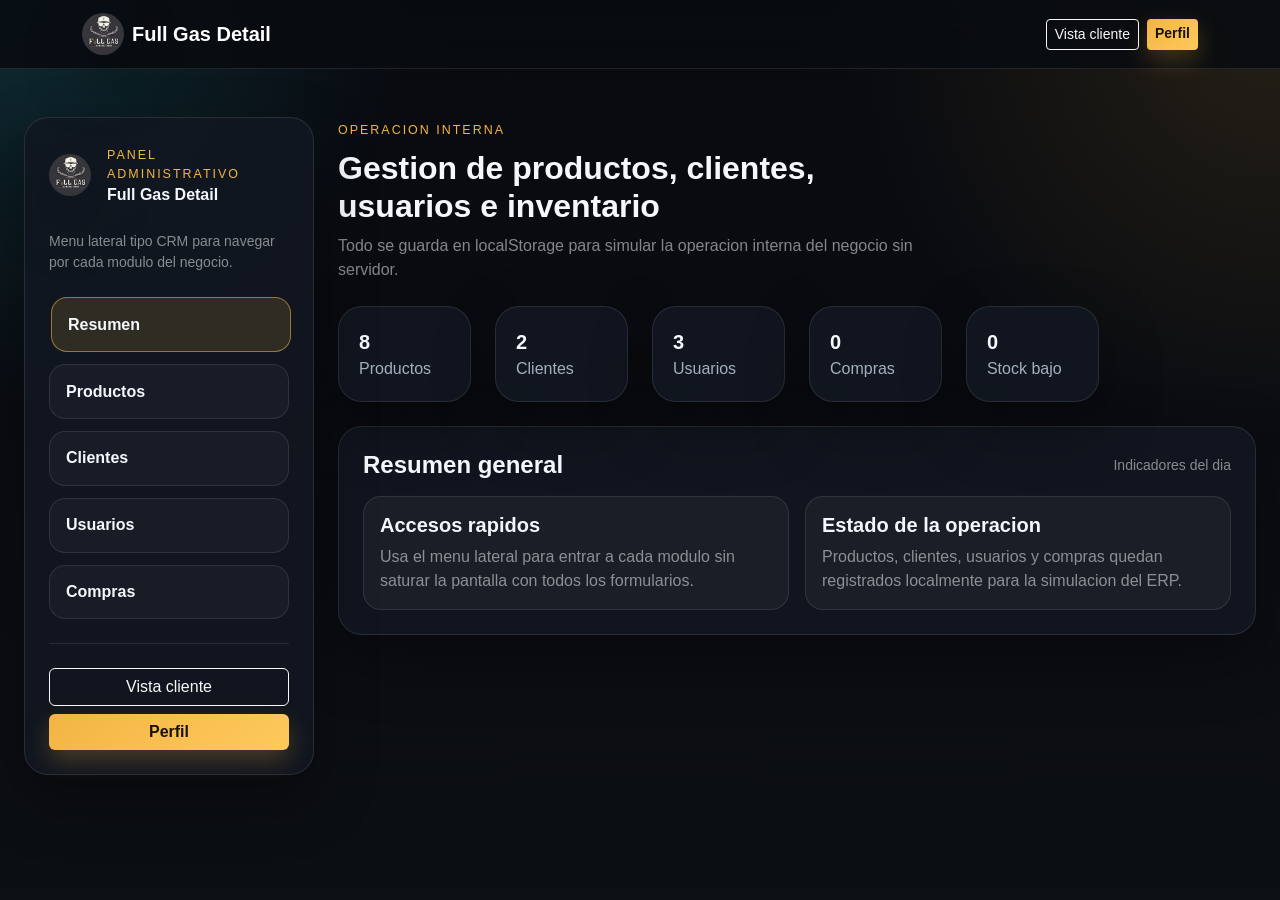
==== admin.html @ 707ab6cf "Subida Inicial" ====
<!doctype html>
<html lang="es">
<head>
  <meta charset="utf-8">
  <meta name="viewport" content="width=device-width, initial-scale=1">
  <title>Dashboard | Full Gas Detail</title>
  <link href="https://cdn.jsdelivr.net/npm/bootstrap@5.3.3/dist/css/bootstrap.min.css" rel="stylesheet">
  <link rel="stylesheet" href="css/styles.css">
  <script defer src="https://cdn.jsdelivr.net/npm/bootstrap@5.3.3/dist/js/bootstrap.bundle.min.js"></script>
  <script defer src="js/formularios.js"></script>
  <script defer src="js/store.js"></script>
  <script defer src="js/dashboard.js"></script>
</head>
<body data-page="dashboard">
  <nav class="navbar navbar-expand-lg navbar-dark bg-shell sticky-top border-bottom border-white border-opacity-10">
    <div class="container">
      <a class="navbar-brand d-flex align-items-center gap-2 fw-semibold" href="index.html"><img src="assets/logo.jpg" alt="Full Gas Detail" class="brand-logo brand-logo-sm"><span>Full Gas Detail</span></a>
      <div class="ms-auto d-flex gap-2">
        <a class="btn btn-outline-light btn-sm" href="mis-compras.html">Vista cliente</a>
        <a class="btn btn-brand btn-sm" href="profile.html">Perfil</a>
      </div>
    </div>
  </nav>
  <main class="py-4 py-lg-5">
    <div class="container-fluid dashboard-shell px-3 px-lg-4">
      <div class="dashboard-layout">
        <aside class="dashboard-sidebar panel-card">
          <div class="d-flex align-items-center gap-3 mb-4">
            <img src="assets/logo.jpg" alt="Full Gas Detail" class="brand-logo brand-logo-sm">
            <div>
              <div class="eyebrow">Panel administrativo</div>
              <strong>Full Gas Detail</strong>
            </div>
          </div>
          <p class="text-white-50 small mb-4">Menu lateral tipo CRM para navegar por cada modulo del negocio.</p>
          <nav class="dashboard-nav" aria-label="Navegacion del dashboard">
            <button class="dashboard-nav-item active" type="button" data-dashboard-nav="overview">Resumen</button>
            <button class="dashboard-nav-item" type="button" data-dashboard-nav="products">Productos</button>
            <button class="dashboard-nav-item" type="button" data-dashboard-nav="customers">Clientes</button>
            <button class="dashboard-nav-item" type="button" data-dashboard-nav="users">Usuarios</button>
            <button class="dashboard-nav-item" type="button" data-dashboard-nav="orders">Compras</button>
          </nav>
          <div class="dashboard-sidebar-footer mt-4 pt-4 border-top border-white border-opacity-10">
            <a class="btn btn-outline-light w-100 mb-2" href="mis-compras.html">Vista cliente</a>
            <a class="btn btn-brand w-100" href="profile.html">Perfil</a>
          </div>
        </aside>

        <section class="dashboard-content">
          <div class="row align-items-end g-3 mb-4">
            <div class="col-12 col-xl-8">
              <span class="eyebrow">Operacion interna</span>
              <h1 class="h2 fw-bold mt-2">Gestion de productos, clientes, usuarios e inventario</h1>
              <p class="text-white-50 mb-0">Todo se guarda en localStorage para simular la operacion interna del negocio sin servidor.</p>
            </div>
          </div>

          <div class="row g-4 mb-4" id="dashboardStats"></div>

          <div class="dashboard-pane active" data-dashboard-pane="overview">
            <section class="panel-card">
              <div class="d-flex justify-content-between align-items-center flex-wrap gap-2 mb-3">
                <h2 class="h4 fw-bold mb-0">Resumen general</h2>
                <span class="text-white-50 small">Indicadores del dia</span>
              </div>
              <div class="row g-3">
                <div class="col-12 col-lg-6">
                  <div class="summary-box h-100">
                    <h3 class="h5 fw-semibold">Accesos rapidos</h3>
                    <p class="mb-0 text-white-50">Usa el menu lateral para entrar a cada modulo sin saturar la pantalla con todos los formularios.</p>
                  </div>
                </div>
                <div class="col-12 col-lg-6">
                  <div class="summary-box h-100">
                    <h3 class="h5 fw-semibold">Estado de la operacion</h3>
                    <p class="mb-0 text-white-50">Productos, clientes, usuarios y compras quedan registrados localmente para la simulacion del ERP.</p>
                  </div>
                </div>
              </div>
            </section>
          </div>

          <div class="dashboard-pane" data-dashboard-pane="products">
            <section class="panel-card">
              <div class="d-flex justify-content-between align-items-center flex-wrap gap-2 mb-3">
                <h2 class="h4 fw-bold mb-0">Mantenedor de productos</h2>
                <span class="text-white-50 small">Alta, edicion, baja e inventario</span>
              </div>
              <form id="productForm" class="needs-validation" novalidate>
                <input type="hidden" name="productId">
                <div class="row g-3">
                  <div class="col-12 col-md-4"><label class="form-label" for="productName">Nombre</label><input class="form-control" id="productName" name="productName" required><div class="invalid-feedback">Ingresa el nombre.</div></div>
                  <div class="col-12 col-md-2"><label class="form-label" for="productCategory">Categoria</label><select class="form-select" id="productCategory" name="productCategory" required><option value="">Selecciona</option><option value="limpieza">Limpieza</option><option value="proteccion">Proteccion</option><option value="accesorios">Accesorios</option></select><div class="invalid-feedback">Selecciona una categoria.</div></div>
                  <div class="col-12 col-md-2"><label class="form-label" for="productPrice">Precio</label><input class="form-control" id="productPrice" name="productPrice" type="number" min="0" required><div class="invalid-feedback">Ingresa el precio.</div></div>
                  <div class="col-12 col-md-2"><label class="form-label" for="productStock">Stock</label><input class="form-control" id="productStock" name="productStock" type="number" min="0" required><div class="invalid-feedback">Ingresa el stock.</div></div>
                  <div class="col-12 col-md-2 d-flex align-items-end"><div class="form-check mt-4"><input class="form-check-input" type="checkbox" id="productActive" name="productActive" checked><label class="form-check-label" for="productActive">Activo</label></div></div>
                  <div class="col-12"><label class="form-label" for="productDescription">Descripcion</label><textarea class="form-control" id="productDescription" name="productDescription" rows="2" required></textarea><div class="invalid-feedback">Ingresa una descripcion.</div></div>
                  <div class="col-12 d-flex justify-content-end gap-2"><button class="btn btn-outline-light" type="reset">Limpiar</button><button class="btn btn-brand" type="submit">Guardar producto</button></div>
                </div>
              </form>
              <div class="table-responsive mt-4">
                <table class="table table-dark table-borderless align-middle">
                  <thead><tr><th>Producto</th><th>Precio</th><th>Stock</th><th>Estado</th><th></th></tr></thead>
                  <tbody id="productsTableBody"></tbody>
                </table>
              </div>
            </section>
          </div>

          <div class="dashboard-pane" data-dashboard-pane="customers">
            <section class="panel-card">
              <div class="d-flex justify-content-between align-items-center flex-wrap gap-2 mb-3">
                <h2 class="h4 fw-bold mb-0">Mantenedor de clientes</h2>
                <span class="text-white-50 small">Datos de contacto y vehiculo</span>
              </div>
              <form id="customerForm" class="needs-validation" novalidate>
                <input type="hidden" name="customerId">
                <div class="row g-3">
                  <div class="col-12 col-md-4"><label class="form-label" for="customerName">Nombre</label><input class="form-control" id="customerName" name="customerName" required><div class="invalid-feedback">Ingresa el nombre.</div></div>
                  <div class="col-12 col-md-4"><label class="form-label" for="customerEmail">Correo</label><input class="form-control" id="customerEmail" name="customerEmail" type="email" required><div class="invalid-feedback">Ingresa un correo valido.</div></div>
                  <div class="col-12 col-md-4"><label class="form-label" for="customerPhone">Telefono</label><input class="form-control" id="customerPhone" name="customerPhone" type="tel" required><div class="invalid-feedback">Ingresa el telefono.</div></div>
                  <div class="col-12 col-md-4"><label class="form-label" for="customerAddress">Direccion</label><input class="form-control" id="customerAddress" name="customerAddress" required><div class="invalid-feedback">Ingresa la direccion.</div></div>
                  <div class="col-12 col-md-4"><label class="form-label" for="customerVehicle">Vehiculo</label><input class="form-control" id="customerVehicle" name="customerVehicle" placeholder="SUV, Sedan, etc." required><div class="invalid-feedback">Ingresa el tipo de vehiculo.</div></div>
                  <div class="col-12 col-md-4"><label class="form-label" for="customerStatus">Estado</label><select class="form-select" id="customerStatus" name="customerStatus" required><option>Activo</option><option>Inactivo</option></select></div>
                  <div class="col-12"><label class="form-label" for="customerNotes">Notas</label><textarea class="form-control" id="customerNotes" name="customerNotes" rows="2"></textarea></div>
                  <div class="col-12 d-flex justify-content-end gap-2"><button class="btn btn-outline-light" type="reset">Limpiar</button><button class="btn btn-brand" type="submit">Guardar cliente</button></div>
                </div>
              </form>
              <div class="table-responsive mt-4">
                <table class="table table-dark table-borderless align-middle">
                  <thead><tr><th>Cliente</th><th>Telefono</th><th>Direccion</th><th>Pedidos</th><th>Estado</th><th></th></tr></thead>
                  <tbody id="customersTableBody"></tbody>
                </table>
              </div>
            </section>
          </div>

          <div class="dashboard-pane" data-dashboard-pane="users">
            <section class="panel-card">
              <div class="d-flex justify-content-between align-items-center flex-wrap gap-2 mb-3">
                <h2 class="h4 fw-bold mb-0">Mantenedor de usuarios</h2>
                <span class="text-white-50 small">Roles, acceso y estado</span>
              </div>
              <form id="userForm" class="needs-validation" novalidate>
                <div class="row g-3">
                  <div class="col-12 col-md-3"><label class="form-label" for="userName">Nombre</label><input class="form-control" id="userName" name="userName" required><div class="invalid-feedback">Ingresa el nombre.</div></div>
                  <div class="col-12 col-md-3"><label class="form-label" for="userEmail">Correo</label><input class="form-control" id="userEmail" name="userEmail" type="email" required><div class="invalid-feedback">Ingresa un correo valido.</div></div>
                  <div class="col-12 col-md-2"><label class="form-label" for="userRole">Rol</label><select class="form-select" id="userRole" name="userRole" required><option>Cliente</option><option>Tecnico</option><option>Administrador</option></select></div>
                  <div class="col-12 col-md-2"><label class="form-label" for="userPhone">Telefono</label><input class="form-control" id="userPhone" name="userPhone"></div>
                  <div class="col-12 col-md-2"><label class="form-label" for="userStatus">Estado</label><select class="form-select" id="userStatus" name="userStatus" required><option>Activo</option><option>Bloqueado</option></select></div>
                  <div class="col-12 col-md-4"><label class="form-label" for="userAddress">Direccion</label><input class="form-control" id="userAddress" name="userAddress"></div>
                  <div class="col-12 col-md-4"><label class="form-label" for="userPassword">Contrasena</label><input class="form-control" id="userPassword" name="userPassword" type="text" placeholder="Dejar en blanco para mantener"></div>
                  <div class="col-12 d-flex justify-content-end gap-2"><button class="btn btn-outline-light" type="reset">Limpiar</button><button class="btn btn-brand" type="submit">Guardar usuario</button></div>
                </div>
              </form>
              <div class="table-responsive mt-4">
                <table class="table table-dark table-borderless align-middle">
                  <thead><tr><th>Usuario</th><th>Rol</th><th>Telefono</th><th>Direccion</th><th></th></tr></thead>
                  <tbody id="usersTableBody"></tbody>
                </table>
              </div>
            </section>
          </div>

          <div class="dashboard-pane" data-dashboard-pane="orders">
            <section class="panel-card">
              <div class="d-flex justify-content-between align-items-center flex-wrap gap-2 mb-3">
                <h2 class="h4 fw-bold mb-0">Monitoreo de compras</h2>
                <span class="text-white-50 small">Pedidos registrados por checkout</span>
              </div>
              <div class="table-responsive">
                <table class="table table-dark table-borderless align-middle">
                  <thead><tr><th>Cliente</th><th>Tipo</th><th>Items</th><th>Total</th><th>Estado</th><th>Fecha</th></tr></thead>
                  <tbody id="ordersTableBody"></tbody>
                </table>
              </div>
            </section>
          </div>
        </section>
      </div>
    </div>
  </main>
</body>
</html>
---- css/styles.css ----
:root {
  --bg: #0c0f14;
  --bg-soft: #121722;
  --panel: rgba(18, 23, 34, 0.88);
  --line: rgba(255, 255, 255, 0.1);
  --text: #f4f7fb;
  --muted: #a5b0bf;
  --brand: #f2b544;
  --brand-2: #2cc2d8;
  --success: #47cf73;
  --shadow: 0 24px 60px rgba(0, 0, 0, 0.35);
}

html {
  scroll-behavior: smooth;
}

body {
  font-family: "Poppins", "Segoe UI", sans-serif;
  color: var(--text);
  background:
    radial-gradient(circle at top left, rgba(44, 194, 216, 0.18), transparent 26%),
    radial-gradient(circle at top right, rgba(242, 181, 68, 0.13), transparent 28%),
    linear-gradient(180deg, #080a0f 0%, #0c0f14 100%);
  min-height: 100vh;
}

a {
  text-decoration: none;
}

.bg-shell {
  background: rgba(9, 12, 17, 0.88);
  backdrop-filter: blur(18px);
}

.bg-shell-soft {
  background: rgba(255, 255, 255, 0.03);
}

.hero-section,
.auth-section {
  position: relative;
}

.hero-section::before {
  content: "";
  position: absolute;
  inset: 0;
  background: linear-gradient(135deg, rgba(255, 255, 255, 0.03), transparent 45%);
  pointer-events: none;
}

.eyebrow {
  display: inline-flex;
  align-items: center;
  gap: 0.5rem;
  text-transform: uppercase;
  letter-spacing: 0.16em;
  font-size: 0.78rem;
  color: var(--brand);
}

.btn-brand {
  background: linear-gradient(135deg, var(--brand), #ffc95c);
  color: #1b1203;
  border: none;
  font-weight: 700;
  box-shadow: 0 10px 25px rgba(242, 181, 68, 0.25);
}

.btn-brand:hover,
.btn-brand:focus {
  background: linear-gradient(135deg, #ffc95c, var(--brand));
  color: #1b1203;
}

.brand-logo {
  object-fit: contain;
  border-radius: 999px;
  box-shadow: var(--shadow);
}

.brand-logo-sm {
  width: 42px;
  height: 42px;
}

.brand-logo-md {
  width: 110px;
  height: 110px;
}

.brand-logo-lg {
  width: 140px;
  height: 140px;
}

.hero-logo {
  width: min(100%, 320px);
  height: auto;
  border-radius: 28px;
  padding: 18px;
  background: rgba(255, 255, 255, 0.04);
  border: 1px solid var(--line);
  box-shadow: var(--shadow);
}

.floating-logo {
  animation: floatY 5s ease-in-out infinite;
}

.hero-card {
  min-height: 380px;
  display: grid;
  place-items: center;
}

.floating-chip {
  position: absolute;
  padding: 0.7rem 1rem;
  border-radius: 999px;
  background: rgba(255, 255, 255, 0.08);
  border: 1px solid rgba(255, 255, 255, 0.12);
  color: var(--text);
  font-size: 0.88rem;
  backdrop-filter: blur(10px);
  animation: floatChip 6s ease-in-out infinite;
}

.chip-one { top: 8%; left: 3%; }
.chip-two { top: 20%; right: 0%; animation-delay: 0.8s; }
.chip-three { bottom: 14%; left: 12%; animation-delay: 1.5s; }

.stat-card,
.feature-card,
.role-card,
.service-card,
.panel-card,
.info-card {
  background: var(--panel);
  border: 1px solid var(--line);
  border-radius: 24px;
  box-shadow: var(--shadow);
}

.stat-card,
.feature-card,
.role-card,
.service-card {
  padding: 1.25rem;
}

.product-tile {
  overflow: hidden;
}

.product-image-wrap {
  border-radius: 18px;
  overflow: hidden;
  border: 1px solid rgba(255, 255, 255, 0.08);
  background: rgba(255, 255, 255, 0.03);
  aspect-ratio: 16 / 10;
}

.product-image {
  display: block;
  width: 100%;
  height: 100%;
  object-fit: cover;
}

.service-tile {
  overflow: hidden;
}

.service-image-wrap {
  border-radius: 18px;
  overflow: hidden;
  border: 1px solid rgba(255, 255, 255, 0.08);
  background: rgba(255, 255, 255, 0.03);
  aspect-ratio: 16 / 10;
}

.service-image {
  display: block;
  width: 100%;
  height: 100%;
  object-fit: cover;
}

.stat-card strong {
  display: block;
  font-size: 1.25rem;
}

.stat-card span,
.feature-card p,
.role-card p,
.service-card p,
.panel-card p,
.info-card p {
  color: var(--muted);
}

.panel-card,
.info-card {
  padding: 1.5rem;
}

.dashboard-shell {
  max-width: 100%;
}

.dashboard-layout {
  display: grid;
  grid-template-columns: 290px minmax(0, 1fr);
  gap: 1.5rem;
  align-items: start;
}

.dashboard-sidebar {
  position: sticky;
  top: 94px;
}

.dashboard-nav {
  display: grid;
  gap: 0.75rem;
}

.dashboard-nav-item {
  width: 100%;
  text-align: left;
  padding: 0.9rem 1rem;
  border-radius: 16px;
  border: 1px solid var(--line);
  background: rgba(255, 255, 255, 0.03);
  color: var(--text);
  font-weight: 600;
  transition: all 0.2s ease;
}

.dashboard-nav-item:hover,
.dashboard-nav-item.active {
  background: rgba(242, 181, 68, 0.14);
  border-color: rgba(242, 181, 68, 0.55);
  transform: translateX(2px);
}

.dashboard-content {
  min-width: 0;
}

.dashboard-pane {
  display: none;
}

.dashboard-pane.active {
  display: block;
}

.price-tag {
  display: inline-flex;
  padding: 0.35rem 0.75rem;
  border-radius: 999px;
  font-size: 0.85rem;
  background: rgba(44, 194, 216, 0.12);
  color: #8ce7f3;
}

.summary-box,
.session-box,
.success-box,
.password-rules {
  padding: 1rem;
  border-radius: 18px;
  background: rgba(255, 255, 255, 0.04);
  border: 1px solid var(--line);
}

.success-box {
  border-color: rgba(71, 207, 115, 0.4);
  background: rgba(71, 207, 115, 0.08);
}

.password-rules {
  color: var(--muted);
}

.form-control,
.form-select {
  background-color: rgba(255, 255, 255, 0.05);
  color: var(--text);
  border-color: var(--line);
}

.form-control:focus,
.form-select:focus {
  background-color: rgba(255, 255, 255, 0.07);
  color: var(--text);
  border-color: rgba(242, 181, 68, 0.75);
  box-shadow: 0 0 0 0.2rem rgba(242, 181, 68, 0.15);
}

.form-select option {
  background-color: #1a1f2e;
  color: #f4f7fb;
}

.form-control::placeholder {
  color: rgba(255, 255, 255, 0.35);
}

.table-dark {
  --bs-table-bg: transparent;
  --bs-table-striped-bg: rgba(255, 255, 255, 0.03);
}

.nav-link {
  color: rgba(255, 255, 255, 0.72) !important;
}

.nav-link.active,
.nav-link:hover {
  color: #fff !important;
}

.filter-btn.active {
  background: rgba(242, 181, 68, 0.17);
  color: #fff;
  border-color: rgba(242, 181, 68, 0.6);
}

.faq-accordion .accordion-item {
  border: 1px solid var(--line);
  border-radius: 18px;
  overflow: hidden;
  margin-bottom: 0.75rem;
}

.faq-accordion .accordion-button {
  background: rgba(255, 255, 255, 0.04);
  color: var(--text);
  font-weight: 600;
  box-shadow: none;
}

.faq-accordion .accordion-button:not(.collapsed) {
  background: rgba(242, 181, 68, 0.12);
  color: #fff;
}

.faq-accordion .accordion-button::after {
  filter: brightness(0) invert(1);
}

.faq-accordion .accordion-body {
  background: rgba(255, 255, 255, 0.02);
}

.cart-badge {
  position: absolute;
  top: -6px;
  right: -6px;
  min-width: 18px;
  height: 18px;
  padding: 0 4px;
  border-radius: 999px;
  background: var(--brand);
  color: #1b1203;
  font-size: 0.68rem;
  font-weight: 700;
  line-height: 18px;
  text-align: center;
  pointer-events: none;
}

.toast-message {
  position: fixed;
  right: 1rem;
  bottom: 1rem;
  z-index: 1080;
  min-width: 260px;
  padding: 0.95rem 1rem;
  border-radius: 16px;
  background: rgba(15, 19, 28, 0.96);
  border: 1px solid var(--line);
  box-shadow: var(--shadow);
}

@keyframes floatY {
  0%, 100% { transform: translateY(0); }
  50% { transform: translateY(-14px); }
}

@keyframes floatChip {
  0%, 100% { transform: translateY(0); }
  50% { transform: translateY(-8px); }
}

@media (max-width: 991.98px) {
  .dashboard-layout {
    grid-template-columns: 1fr;
  }

  .dashboard-sidebar {
    position: static;
  }

  .hero-card {
    min-height: 300px;
  }
}

@media (max-width: 575.98px) {
  .panel-card,
  .info-card {
    padding: 1.15rem;
  }

  .hero-card {
    min-height: 260px;
  }

  .floating-chip {
    font-size: 0.76rem;
    padding: 0.55rem 0.8rem;
  }
}
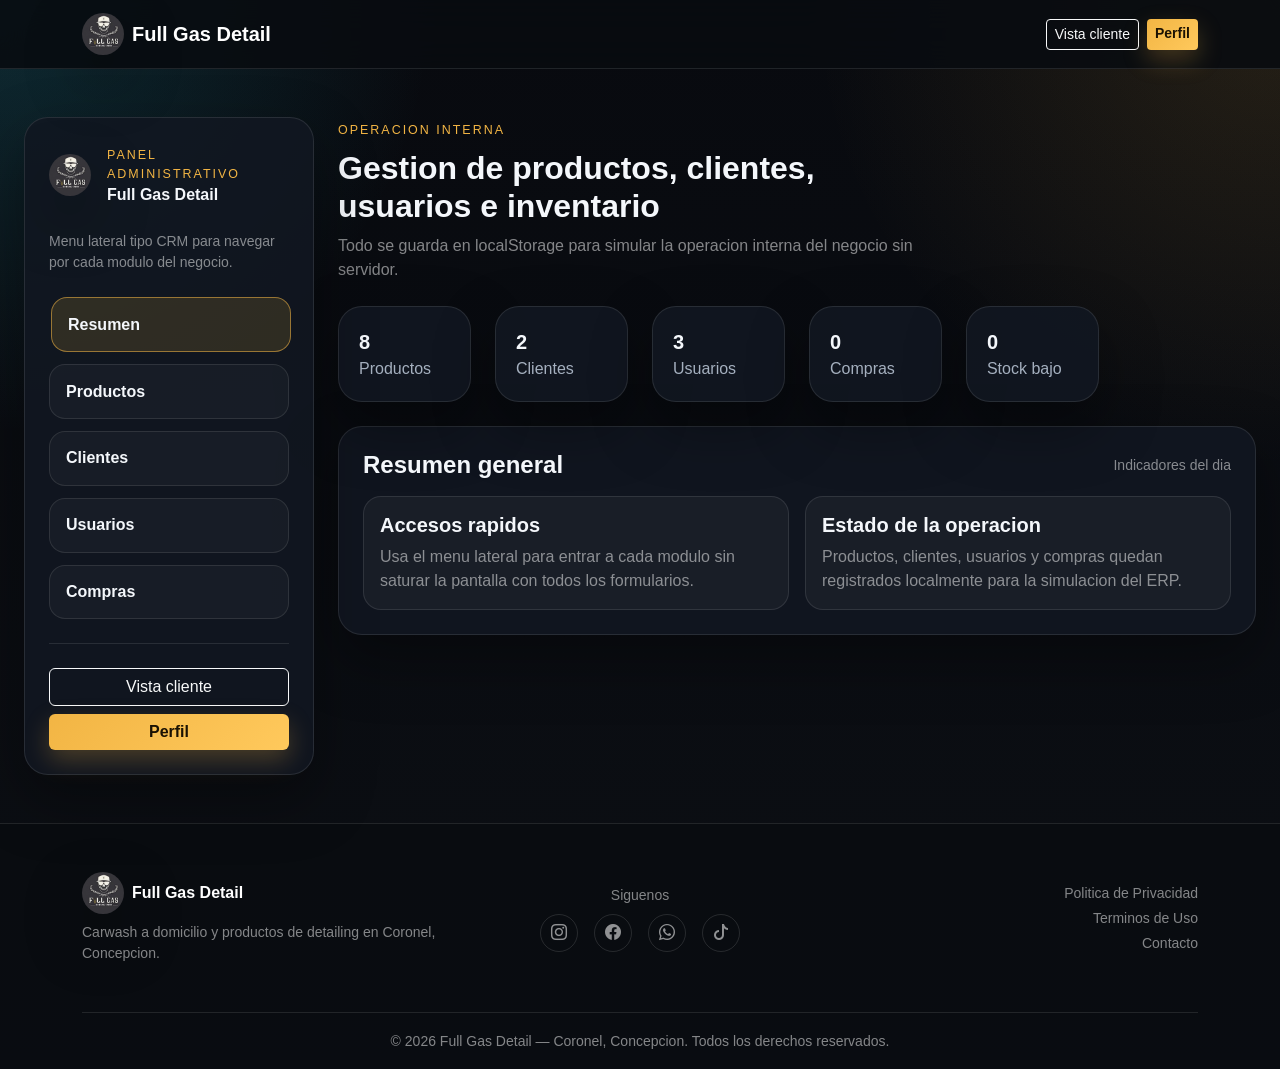
==== commit 652bba21: "Agregar footer" ====
--- a/admin.html
+++ b/admin.html
@@ -1,10 +1,11 @@
-<!doctype html>
+﻿<!doctype html>
 <html lang="es">
 <head>
   <meta charset="utf-8">
   <meta name="viewport" content="width=device-width, initial-scale=1">
   <title>Dashboard | Full Gas Detail</title>
   <link href="https://cdn.jsdelivr.net/npm/bootstrap@5.3.3/dist/css/bootstrap.min.css" rel="stylesheet">
+  <link rel="stylesheet" href="https://cdn.jsdelivr.net/npm/bootstrap-icons@1.11.3/font/bootstrap-icons.min.css">
   <link rel="stylesheet" href="css/styles.css">
   <script defer src="https://cdn.jsdelivr.net/npm/bootstrap@5.3.3/dist/js/bootstrap.bundle.min.js"></script>
   <script defer src="js/formularios.js"></script>
@@ -180,5 +181,37 @@
       </div>
     </div>
   </main>
+  <footer class="site-footer border-top border-white border-opacity-10">
+    <div class="container">
+      <div class="row align-items-center g-4 py-5">
+        <div class="col-12 col-md-4">
+          <a class="d-flex align-items-center gap-2 fw-semibold text-white text-decoration-none mb-2" href="index.html">
+            <img src="assets/logo.jpg" alt="Full Gas Detail" class="brand-logo brand-logo-sm">
+            <span>Full Gas Detail</span>
+          </a>
+          <p class="text-white-50 small mb-0">Carwash a domicilio y productos de detailing en Coronel, Concepcion.</p>
+        </div>
+        <div class="col-12 col-md-4 text-md-center">
+          <p class="text-white-50 small mb-2">Siguenos</p>
+          <div class="d-flex gap-3 justify-content-md-center">
+            <a href="#" class="footer-social" aria-label="Instagram"><i class="bi bi-instagram"></i></a>
+            <a href="#" class="footer-social" aria-label="Facebook"><i class="bi bi-facebook"></i></a>
+            <a href="#" class="footer-social" aria-label="WhatsApp"><i class="bi bi-whatsapp"></i></a>
+            <a href="#" class="footer-social" aria-label="TikTok"><i class="bi bi-tiktok"></i></a>
+          </div>
+        </div>
+        <div class="col-12 col-md-4 text-md-end">
+          <div class="d-flex flex-column gap-1 align-items-md-end">
+            <a href="#" class="text-white-50 small footer-link">Politica de Privacidad</a>
+            <a href="#" class="text-white-50 small footer-link">Terminos de Uso</a>
+            <a href="#" class="text-white-50 small footer-link">Contacto</a>
+          </div>
+        </div>
+      </div>
+      <div class="border-top border-white border-opacity-10 py-3 text-center">
+        <span class="text-white-50 small">&copy; 2026 Full Gas Detail &mdash; Coronel, Concepcion. Todos los derechos reservados.</span>
+      </div>
+    </div>
+  </footer>
 </body>
 </html>
--- a/css/styles.css
+++ b/css/styles.css
@@ -376,6 +376,38 @@
   pointer-events: none;
 }
 
+.site-footer {
+  background: rgba(9, 12, 17, 0.92);
+}
+
+.footer-social {
+  display: inline-flex;
+  align-items: center;
+  justify-content: center;
+  width: 38px;
+  height: 38px;
+  border-radius: 999px;
+  border: 1px solid rgba(255, 255, 255, 0.12);
+  color: rgba(255, 255, 255, 0.55);
+  font-size: 1rem;
+  transition: all 0.2s ease;
+}
+
+.footer-social:hover {
+  border-color: var(--brand);
+  color: var(--brand);
+  background: rgba(242, 181, 68, 0.1);
+}
+
+.footer-link {
+  transition: color 0.15s ease;
+  text-decoration: none;
+}
+
+.footer-link:hover {
+  color: var(--brand) !important;
+}
+
 .toast-message {
   position: fixed;
   right: 1rem;
